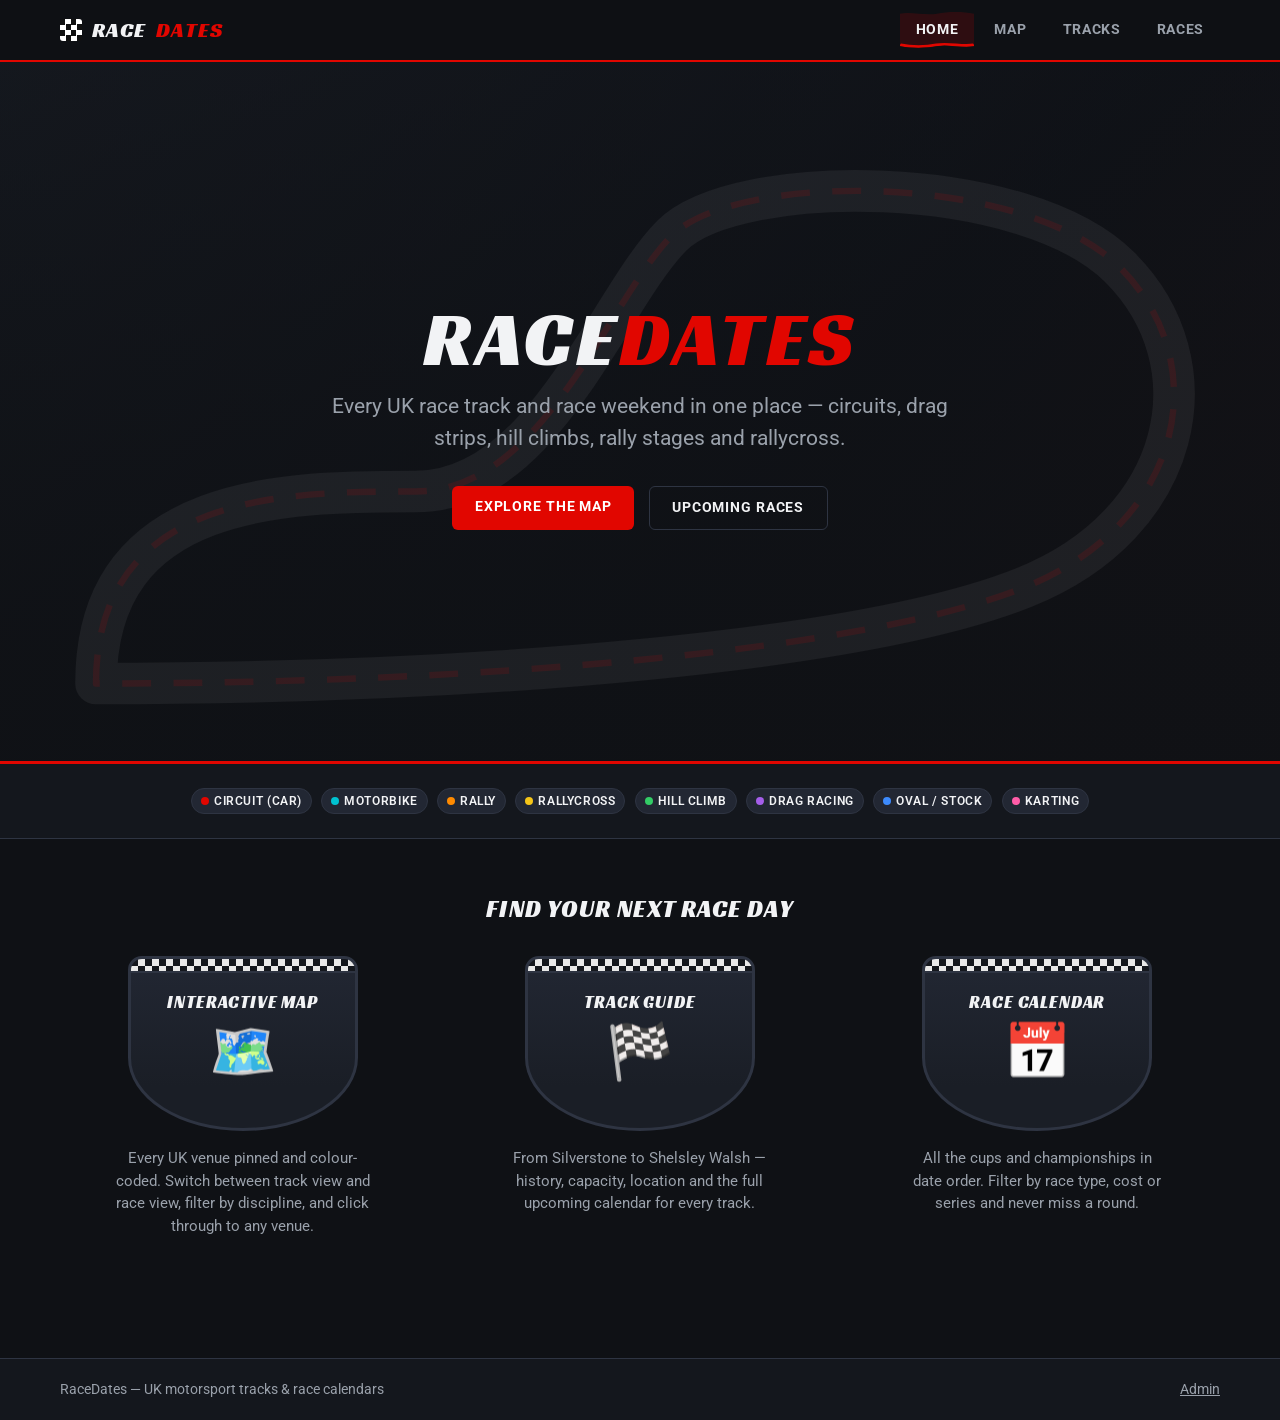
==== main/index.html @ 0e057443 "Initial commit: RaceDates v0.4.2 UK motorsport tracks & race calendar site. Static site in main/ wit" ====
<!DOCTYPE html>
<html lang="en-GB">
<head>
  <meta charset="UTF-8">
  <meta name="viewport" content="width=device-width, initial-scale=1.0">
  <title>RaceDates — UK Motorsport Tracks &amp; Race Calendars</title>
  <meta name="description" content="Every UK race track and race weekend in one place — circuits, drag strips, hill climbs, rally and rallycross.">
  <link rel="preconnect" href="https://fonts.googleapis.com">
  <link href="https://fonts.googleapis.com/css2?family=Racing+Sans+One&family=Roboto:wght@400;500;700&display=swap" rel="stylesheet">
  <link rel="stylesheet" href="css/style.css">
</head>
<body>

  <section class="hero">
    <div class="hero-inner">
      <h1>Race<em>Dates</em></h1>
      <p class="tagline">Every UK race track and race weekend in one place — circuits, drag strips, hill climbs, rally stages and rallycross.</p>
      <div class="hero-actions">
        <a class="btn" href="map.html">Explore the Map</a>
        <a class="btn btn-outline" href="races.html">Upcoming Races</a>
      </div>
    </div>
  </section>

  <div class="rt-legend" id="rt-legend" aria-label="Race type colour key"></div>

  <section class="features">
    <div class="container">
      <h2>Find Your Next Race Day</h2>
      <div class="badge-grid">
        <a class="badge-card" href="map.html">
          <span class="badge">
            <span class="badge-flagstrip"></span>
            <span class="badge-title">Interactive Map</span>
            <span class="badge-icon">🗺️</span>
          </span>
          <p class="badge-desc">Every UK venue pinned and colour-coded. Switch between track view and race view, filter by discipline, and click through to any venue.</p>
        </a>
        <a class="badge-card" href="tracks.html">
          <span class="badge">
            <span class="badge-flagstrip"></span>
            <span class="badge-title">Track Guide</span>
            <span class="badge-icon">🏁</span>
          </span>
          <p class="badge-desc">From Silverstone to Shelsley Walsh — history, capacity, location and the full upcoming calendar for every track.</p>
        </a>
        <a class="badge-card" href="races.html">
          <span class="badge">
            <span class="badge-flagstrip"></span>
            <span class="badge-title">Race Calendar</span>
            <span class="badge-icon">📅</span>
          </span>
          <p class="badge-desc">All the cups and championships in date order. Filter by race type, cost or series and never miss a round.</p>
        </a>
      </div>
    </div>
  </section>

  <script src="js/main.js"></script>
  <script>
    // Build the race-type colour legend from the shared registry.
    document.getElementById("rt-legend").innerHTML =
      Object.keys(RaceDates.RACE_TYPES).map(RaceDates.raceTypeBadge).join("");

    // Hero background: a random real track photo from the data pipeline.
    RaceDates.getTracks().then((tracks) => {
      const withPhotos = tracks.filter((t) => t.image);
      if (!withPhotos.length) return;
      const pick = withPhotos[Math.floor(Math.random() * withPhotos.length)];
      const img = new Image();
      img.onload = () => {
        document.querySelector(".hero").style.setProperty("--hero-image", `url("${pick.image}")`);
      };
      img.src = pick.image;
    }).catch(() => { /* keep the gradient fallback */ });
  </script>
</body>
</html>
---- main/css/style.css ----
/* ==========================================================================
   RaceDates — Design System
   Dark "asphalt" motorsport theme. Every race type has its own identifying
   colour, used consistently for map pins, cards, filter chips and calendar
   entries across the whole site.
   ========================================================================== */

/* Fonts (both free from Google Fonts, no licensing restrictions):
   - Racing Sans One — titles and headings (single weight, 400).
   - Roboto — everything else.
   Previously used fonts, logged for future reference: Titillium Web
   (v0.1.0, free) and Victory Striker Sans Demo (v0.1.1, personal-use only —
   dropped over licensing). */

:root {
  /* Core palette */
  --bg: #0f1115;
  --bg-alt: #14171d;
  --surface: #1a1e26;
  --surface-raised: #222733;
  --border: #2e3442;
  --text: #f2f3f5;
  --text-muted: #9aa1ab;
  --accent: #e10600;          /* racing red — primary brand accent */
  --accent-soft: rgba(225, 6, 0, 0.15);

  /* Race-type colours (the category system) */
  --rt-circuit: #e10600;      /* car circuit racing  */
  --rt-moto: #00c2d1;         /* motorbike racing    */
  --rt-rally: #ff8a00;        /* rally               */
  --rt-rallycross: #f5c518;   /* rallycross          */
  --rt-hillclimb: #33cc66;    /* hill climb          */
  --rt-drag: #a55eea;         /* drag racing         */
  --rt-oval: #3d8bfd;         /* oval / stock        */
  --rt-karting: #ff5ca8;      /* karting             */

  --radius: 10px;
  --radius-sm: 6px;
  --shadow: 0 4px 20px rgba(0, 0, 0, 0.45);
  --font: "Roboto", "Segoe UI", system-ui, sans-serif;
  --font-display: "Racing Sans One", "Roboto", "Segoe UI", system-ui, sans-serif;
  --max-width: 1200px;

  /* Wavy-flag silhouette applied to cards and nav boxes (preserveAspectRatio
     none lets one mask stretch to any element size). */
  --flag-mask: url("data:image/svg+xml,%3Csvg xmlns='http://www.w3.org/2000/svg' viewBox='0 0 100 100' preserveAspectRatio='none'%3E%3Cpath d='M0 7 C 15 1 35 13 50 7 S 85 1 100 7 L 100 93 C 85 99 65 87 50 93 S 15 99 0 93 Z' fill='black'/%3E%3C/svg%3E");
}

* { box-sizing: border-box; }

html, body {
  margin: 0;
  padding: 0;
  background: var(--bg);
  color: var(--text);
  font-family: var(--font);
  line-height: 1.55;
}

img { max-width: 100%; display: block; }

a { color: inherit; }

h1, h2, h3, h4 {
  font-family: var(--font-display);
  /* Racing Sans One ships a single weight — 400. Anything heavier gets
     synthesised (and distorted) by the browser. */
  font-weight: 400;
  text-transform: uppercase;
  letter-spacing: 0.05em;
  line-height: 1.2;
  margin: 0 0 0.5em;
}

.container {
  max-width: var(--max-width);
  margin: 0 auto;
  padding: 0 1.25rem;
}

/* --------------------------------------------------------------------------
   Header / navigation (injected by js/main.js)
   -------------------------------------------------------------------------- */

.site-header {
  position: sticky;
  top: 0;
  z-index: 1000;
  background: rgba(15, 17, 21, 0.92);
  backdrop-filter: blur(8px);
  border-bottom: 2px solid var(--accent);
}

.site-header .container {
  display: flex;
  align-items: center;
  justify-content: space-between;
  gap: 1rem;
  height: 60px;
}

.brand {
  display: flex;
  align-items: center;
  gap: 0.6rem;
  font-family: var(--font-display);
  font-size: 1.3rem;
  font-weight: 400;
  text-transform: uppercase;
  letter-spacing: 0.06em;
  text-decoration: none;
}

.brand .flag {
  width: 22px;
  height: 22px;
  background:
    conic-gradient(#fff 90deg, #111 90deg 180deg, #fff 180deg 270deg, #111 270deg) 0 0 / 11px 11px;
  border-radius: 3px;
  flex-shrink: 0;
}

.brand em {
  color: var(--accent);
  font-style: normal;
}

.site-nav {
  display: flex;
  gap: 0.25rem;
}

.site-nav a {
  padding: 0.55rem 1rem;
  text-decoration: none;
  color: var(--text-muted);
  font-weight: 700;
  text-transform: uppercase;
  letter-spacing: 0.05em;
  font-size: 0.85rem;
  transition: color 0.15s, background 0.15s;
  /* Wavy-flag shaped hover/active background */
  -webkit-mask: var(--flag-mask) center / 100% 100% no-repeat;
  mask: var(--flag-mask) center / 100% 100% no-repeat;
}

.site-nav a:hover { color: var(--text); background: var(--surface-raised); }

.site-nav a.active {
  color: var(--text);
  background-color: var(--accent-soft);
  /* Red underline that follows the wavy bottom edge: an SVG stroke tracing
     the same curve as --flag-mask's bottom, nudged up so it isn't clipped. */
  background-image: url("data:image/svg+xml,%3Csvg xmlns='http://www.w3.org/2000/svg' viewBox='0 0 100 100' preserveAspectRatio='none'%3E%3Cpath d='M100 89 C 85 95 65 83 50 89 S 15 95 0 89' fill='none' stroke='%23e10600' stroke-width='7'/%3E%3C/svg%3E");
  background-size: 100% 100%;
}

/* --------------------------------------------------------------------------
   Footer (injected by js/main.js)
   -------------------------------------------------------------------------- */

.site-footer {
  margin-top: 4rem;
  border-top: 1px solid var(--border);
  background: var(--bg-alt);
  color: var(--text-muted);
  font-size: 0.85rem;
}

.site-footer .container {
  display: flex;
  justify-content: space-between;
  align-items: center;
  flex-wrap: wrap;
  gap: 0.5rem;
  padding-top: 1.25rem;
  padding-bottom: 1.25rem;
}

.site-footer a { color: var(--text-muted); }

/* --------------------------------------------------------------------------
   Race-type badges & chips
   -------------------------------------------------------------------------- */

.rt-badge {
  display: inline-flex;
  align-items: center;
  gap: 0.4em;
  padding: 0.2em 0.7em;
  border-radius: 999px;
  font-size: 0.78rem;
  font-weight: 600;
  text-transform: uppercase;
  letter-spacing: 0.05em;
  background: var(--surface-raised);
  border: 1px solid var(--border);
}

.rt-badge::before {
  content: "";
  width: 0.65em;
  height: 0.65em;
  border-radius: 50%;
  background: var(--rt, var(--text-muted));
}

/* Assign colours via data attribute */
[data-racetype="circuit"]    { --rt: var(--rt-circuit); }
[data-racetype="moto"]       { --rt: var(--rt-moto); }
[data-racetype="rally"]      { --rt: var(--rt-rally); }
[data-racetype="rallycross"] { --rt: var(--rt-rallycross); }
[data-racetype="hillclimb"]  { --rt: var(--rt-hillclimb); }
[data-racetype="drag"]       { --rt: var(--rt-drag); }
[data-racetype="oval"]       { --rt: var(--rt-oval); }
[data-racetype="karting"]    { --rt: var(--rt-karting); }

/* --------------------------------------------------------------------------
   Cards & grids
   -------------------------------------------------------------------------- */

.card {
  background: var(--surface);
  border: 1px solid var(--border);
  border-radius: var(--radius);
  overflow: hidden;
  transition: transform 0.15s, border-color 0.15s;
}

.card:hover { transform: translateY(-3px); border-color: var(--accent); }

.card-grid {
  display: grid;
  grid-template-columns: repeat(auto-fill, minmax(260px, 1fr));
  gap: 1.25rem;
}

/* --------------------------------------------------------------------------
   Buttons
   -------------------------------------------------------------------------- */

.btn {
  display: inline-block;
  padding: 0.6rem 1.4rem;
  border-radius: var(--radius-sm);
  border: none;
  font-family: var(--font);
  font-weight: 700;
  font-size: 0.9rem;
  text-transform: uppercase;
  letter-spacing: 0.06em;
  text-decoration: none;
  cursor: pointer;
  background: var(--accent);
  color: #fff;
  transition: filter 0.15s, transform 0.1s;
}

.btn:hover { filter: brightness(1.15); }
.btn:active { transform: scale(0.98); }

.btn-outline {
  background: transparent;
  color: var(--text);
  border: 1px solid var(--border);
}

.btn-outline:hover { border-color: var(--accent); color: var(--accent); filter: none; }

/* --------------------------------------------------------------------------
   Landing page
   -------------------------------------------------------------------------- */

.hero {
  position: relative;
  min-height: 78vh;
  display: flex;
  align-items: center;
  justify-content: center;
  text-align: center;
  overflow: hidden;
  background:
    linear-gradient(rgba(15, 17, 21, 0.55), rgba(15, 17, 21, 0.92) 85%),
    var(--hero-image, linear-gradient(135deg, #1b2029 0%, #10131a 60%, #201316 100%));
  background-size: cover;
  background-position: center;
  border-bottom: 3px solid var(--accent);
}

/* Subtle circuit-line decoration behind the hero text */
.hero::before {
  content: "";
  position: absolute;
  inset: 0;
  background-image: url("data:image/svg+xml,%3Csvg xmlns='http://www.w3.org/2000/svg' viewBox='0 0 800 500' fill='none'%3E%3Cpath d='M60 420 C60 300 180 300 260 300 S380 180 420 140 S640 100 700 160 S740 320 640 360 S300 420 60 420 Z' stroke='%23ffffff' stroke-opacity='0.06' stroke-width='26' stroke-linejoin='round'/%3E%3Cpath d='M60 420 C60 300 180 300 260 300 S380 180 420 140 S640 100 700 160 S740 320 640 360 S300 420 60 420 Z' stroke='%23e10600' stroke-opacity='0.12' stroke-width='4' stroke-dasharray='18 14' stroke-linejoin='round'/%3E%3C/svg%3E");
  background-size: cover;
  background-position: center;
  pointer-events: none;
}

.hero-inner { position: relative; padding: 3rem 1.25rem; }

.hero h1 {
  font-size: clamp(2.6rem, 7vw, 4.8rem);
  margin-bottom: 0.3rem;
}

.hero h1 em { color: var(--accent); font-style: normal; }

.hero p.tagline {
  font-size: clamp(1rem, 2.2vw, 1.3rem);
  color: var(--text-muted);
  max-width: 640px;
  margin: 0 auto 2rem;
}

.hero-actions {
  display: flex;
  gap: 0.9rem;
  justify-content: center;
  flex-wrap: wrap;
}

/* Race-type legend strip on the landing page */
.rt-legend {
  display: flex;
  flex-wrap: wrap;
  gap: 0.6rem;
  justify-content: center;
  padding: 1.5rem 1.25rem;
  background: var(--bg-alt);
  border-bottom: 1px solid var(--border);
}

/* Feature cards on the landing page */
.features {
  padding: 3.5rem 0;
}

.features h2 { text-align: center; margin-bottom: 2rem; }

/* Racing badges on the landing page — shield/crest shapes with a chequered
   strip across the top, a title, and a large central icon. */
.badge-grid {
  display: grid;
  grid-template-columns: repeat(auto-fit, minmax(230px, 1fr));
  gap: 2rem;
  justify-items: center;
}

.badge-card {
  display: flex;
  flex-direction: column;
  align-items: center;
  gap: 1rem;
  text-decoration: none;
  max-width: 300px;
}

.badge {
  display: flex;
  flex-direction: column;
  align-items: center;
  width: 230px;
  padding: 0 1.25rem 3rem;
  background: linear-gradient(180deg, var(--surface-raised), var(--surface) 75%);
  border: 3px solid var(--border);
  /* Straight shoulders tapering into a curved shield point */
  border-radius: 14px 14px 50% 50% / 14px 14px 42% 42%;
  overflow: hidden;
  transition: transform 0.15s, border-color 0.15s, box-shadow 0.15s;
}

.badge-flagstrip {
  align-self: stretch;
  height: 14px;
  margin: 0 -1.25rem 1.2rem;
  background:
    conic-gradient(#e8e8e8 90deg, #14171d 90deg 180deg, #e8e8e8 180deg 270deg, #14171d 270deg) 0 0 / 14px 14px;
  border-bottom: 2px solid var(--border);
}

.badge-title {
  font-family: var(--font-display);
  text-transform: uppercase;
  letter-spacing: 0.05em;
  font-size: 1.05rem;
  text-align: center;
  line-height: 1.25;
}

.badge-icon { font-size: 3.4rem; line-height: 1; margin-top: 0.75rem; }

.badge-desc {
  margin: 0;
  color: var(--text-muted);
  font-size: 0.92rem;
  text-align: center;
  max-width: 32ch;
}

.badge-card:hover .badge {
  transform: translateY(-4px);
  border-color: var(--accent);
  box-shadow: 0 8px 24px var(--accent-soft);
}

/* --------------------------------------------------------------------------
   Page scaffolding / placeholder blocks
   -------------------------------------------------------------------------- */

.page-title {
  padding: 2.5rem 0 0.5rem;
}

.page-title p { color: var(--text-muted); margin-top: 0; }

.placeholder {
  margin: 2rem auto;
  padding: 3rem 1.5rem;
  text-align: center;
  color: var(--text-muted);
  border: 2px dashed var(--border);
  border-radius: var(--radius);
}

/* --------------------------------------------------------------------------
   Filter bar (tracks + races pages)
   -------------------------------------------------------------------------- */

.filter-bar {
  display: flex;
  flex-wrap: wrap;
  gap: 0.75rem;
  align-items: center;
  padding: 1rem;
  margin: 1rem 0 2rem;
  background: var(--surface);
  border: 1px solid var(--border);
  border-radius: var(--radius);
}

.filter-input,
.filter-select {
  background: var(--bg-alt);
  color: var(--text);
  border: 1px solid var(--border);
  border-radius: var(--radius-sm);
  padding: 0.5rem 0.75rem;
  font-family: var(--font);
  font-size: 0.9rem;
}

.filter-input:focus,
.filter-select:focus { outline: 2px solid var(--accent); outline-offset: -1px; }

.filter-input { min-width: 200px; flex: 1; }

.filter-label {
  font-size: 0.78rem;
  font-weight: 700;
  text-transform: uppercase;
  letter-spacing: 0.05em;
  color: var(--text-muted);
}

/* Toggleable race-type chips */
.rt-chip {
  cursor: pointer;
  user-select: none;
  opacity: 0.55;
  border: 1px solid var(--border);
  transition: opacity 0.15s, border-color 0.15s;
}

.rt-chip:hover { opacity: 0.85; }

.rt-chip.selected {
  opacity: 1;
  border-color: var(--rt, var(--accent));
  box-shadow: inset 0 0 0 1px var(--rt, var(--accent));
}

.filter-count { color: var(--text-muted); font-size: 0.85rem; margin-left: auto; }

.empty-note {
  padding: 2.5rem 1rem;
  text-align: center;
  color: var(--text-muted);
}

/* --------------------------------------------------------------------------
   Track cards (tracks page grid)
   -------------------------------------------------------------------------- */

.track-card { text-decoration: none; display: flex; flex-direction: column; }

.track-cover {
  height: 145px;
  display: flex;
  align-items: center;
  justify-content: center;
  font-size: 3rem;
  background:
    linear-gradient(135deg, color-mix(in srgb, var(--rt, var(--accent)) 38%, var(--bg-alt)), var(--bg-alt) 80%);
  border-bottom: 3px solid var(--rt, var(--border));
}

.track-cover.has-image { background-size: cover; background-position: center; }

.track-card-body { padding: 1rem 1.1rem 1.2rem; display: flex; flex-direction: column; gap: 0.45rem; }

.track-card-body h3 { font-size: 1.05rem; margin: 0; }

.track-card-loc { color: var(--text-muted); font-size: 0.85rem; }

.track-card-badges { display: flex; flex-wrap: wrap; gap: 0.35rem; margin-top: 0.25rem; }

.track-card-badges .rt-badge { font-size: 0.68rem; }

.venue-type-tag {
  align-self: flex-start;
  font-size: 0.7rem;
  font-weight: 700;
  text-transform: uppercase;
  letter-spacing: 0.06em;
  color: var(--text-muted);
}

/* --------------------------------------------------------------------------
   Track detail page
   -------------------------------------------------------------------------- */

.track-hero {
  display: grid;
  grid-template-columns: 1fr 340px;
  gap: 2rem;
  align-items: start;
  margin-top: 2rem;
}

.track-hero h1 { font-size: clamp(1.8rem, 4vw, 2.6rem); margin-bottom: 0.2rem; }

.track-hero .subtitle {
  display: inline-block;
  color: var(--text-muted);
  font-size: 1.05rem;
  text-decoration: none;
  margin-bottom: 1.25rem;
}

.track-hero .subtitle:hover { color: var(--accent); }

.photo-strip {
  display: grid;
  grid-template-columns: repeat(3, 1fr);
  gap: 0.75rem;
  margin: 1.25rem 0;
}

/* Real track photo (from the data pipeline) — fills the strip */
.photo-main {
  grid-column: 1 / -1;
  height: 280px;
  display: block;
  border-radius: var(--radius-sm);
  border: 1px solid var(--border);
  background-size: cover;
  background-position: center;
}

.photo-main:hover { outline: 2px solid var(--accent); }

.photo-placeholder {
  height: 110px;
  border-radius: var(--radius-sm);
  display: flex;
  align-items: center;
  justify-content: center;
  font-size: 1.6rem;
  color: var(--text-muted);
  background:
    linear-gradient(135deg, color-mix(in srgb, var(--rt, var(--accent)) 25%, var(--surface)), var(--surface) 85%);
  border: 1px solid var(--border);
}

.map-box {
  position: relative;
  border: 1px solid var(--border);
  border-radius: var(--radius);
  overflow: hidden;
  background: var(--surface);
}

.map-box iframe { display: block; width: 100%; height: 260px; border: 0; filter: grayscale(0.25) contrast(1.05); }

.map-box .map-open-link {
  display: block;
  text-align: center;
  padding: 0.55rem;
  font-size: 0.85rem;
  font-weight: 700;
  text-transform: uppercase;
  letter-spacing: 0.05em;
  text-decoration: none;
  color: var(--text);
  background: var(--surface-raised);
}

.map-box .map-open-link:hover { color: var(--accent); }

.info-grid {
  display: grid;
  grid-template-columns: repeat(auto-fit, minmax(150px, 1fr));
  gap: 1rem;
  margin: 1.5rem 0 2rem;
}

.info-tile {
  background: var(--surface);
  border: 1px solid var(--border);
  border-radius: var(--radius);
  padding: 0.9rem 1rem;
}

.info-tile .label {
  font-size: 0.72rem;
  font-weight: 700;
  text-transform: uppercase;
  letter-spacing: 0.06em;
  color: var(--text-muted);
}

.info-tile .value { font-size: 1.15rem; font-weight: 700; margin-top: 0.15rem; }

.info-tile .value a { color: var(--text); text-decoration: none; }
.info-tile .value a:hover { color: var(--accent); }

.detail-columns {
  display: grid;
  grid-template-columns: 1fr 1.4fr;
  gap: 2rem;
  margin: 1rem 0 2rem;
}

.detail-section h2 {
  font-size: 1.2rem;
  padding-bottom: 0.4rem;
  border-bottom: 2px solid var(--accent);
}

.hosted-badges { display: flex; flex-wrap: wrap; gap: 0.5rem; margin-top: 1rem; }

.hosted-series { list-style: none; padding: 0; margin: 1.25rem 0 0; display: flex; flex-direction: column; gap: 0.5rem; }

.hosted-series li {
  padding: 0.6rem 0.9rem;
  background: var(--surface);
  border-left: 4px solid var(--rt, var(--border));
  border-radius: var(--radius-sm);
  font-size: 0.92rem;
}

/* Upcoming events calendar */
.event-list { list-style: none; padding: 0; margin: 1rem 0 0; display: flex; flex-direction: column; gap: 0.65rem; }

.event-row {
  display: flex;
  align-items: center;
  gap: 1rem;
  width: 100%;
  text-align: left;
  padding: 0.7rem 0.9rem;
  background: var(--surface);
  border: 1px solid var(--border);
  border-left: 4px solid var(--rt, var(--border));
  border-radius: var(--radius-sm);
  color: var(--text);
  font-family: var(--font);
  font-size: 0.95rem;
  cursor: pointer;
  transition: background 0.15s, border-color 0.15s;
}

.event-row:hover { background: var(--surface-raised); border-color: var(--rt, var(--accent)); }

.event-date {
  flex-shrink: 0;
  text-align: center;
  min-width: 58px;
  background: var(--bg-alt);
  border-radius: var(--radius-sm);
  padding: 0.35rem 0.5rem;
  line-height: 1.15;
}

.event-date .day { font-size: 1.25rem; font-weight: 700; display: block; }

.event-date .month { font-size: 0.7rem; text-transform: uppercase; letter-spacing: 0.06em; color: var(--text-muted); display: block; }

.event-row .event-name { font-weight: 500; }

.event-row .event-series { font-size: 0.8rem; color: var(--text-muted); display: block; margin-top: 0.1rem; }

/* --------------------------------------------------------------------------
   Event modal
   -------------------------------------------------------------------------- */

.modal-backdrop {
  position: fixed;
  inset: 0;
  z-index: 2000;
  display: flex;
  align-items: center;
  justify-content: center;
  padding: 1.25rem;
  background: rgba(8, 9, 12, 0.75);
  backdrop-filter: blur(3px);
}

.modal {
  width: min(480px, 100%);
  background: var(--surface);
  border: 1px solid var(--border);
  border-top: 4px solid var(--rt, var(--accent));
  border-radius: var(--radius);
  box-shadow: var(--shadow);
  padding: 1.5rem 1.6rem;
  position: relative;
}

.modal h3 { font-size: 1.25rem; padding-right: 2rem; }

.modal-close {
  position: absolute;
  top: 0.75rem;
  right: 0.75rem;
  width: 34px;
  height: 34px;
  border: none;
  border-radius: var(--radius-sm);
  background: var(--surface-raised);
  color: var(--text);
  font-size: 1.1rem;
  cursor: pointer;
}

.modal-close:hover { background: var(--accent); }

.modal-details { margin: 1rem 0 1.4rem; display: flex; flex-direction: column; gap: 0.55rem; font-size: 0.95rem; }

.modal-details .row { display: flex; justify-content: space-between; gap: 1rem; border-bottom: 1px dashed var(--border); padding-bottom: 0.45rem; }

.modal-details .row .k { color: var(--text-muted); }

.modal-details .row .v { font-weight: 500; text-align: right; }

/* --------------------------------------------------------------------------
   Map page
   -------------------------------------------------------------------------- */

.mode-toggle {
  display: flex;
  border: 1px solid var(--border);
  border-radius: var(--radius-sm);
  overflow: hidden;
}

.mode-btn {
  border: none;
  background: var(--bg-alt);
  color: var(--text-muted);
  font-family: var(--font);
  font-weight: 700;
  font-size: 0.85rem;
  text-transform: uppercase;
  letter-spacing: 0.05em;
  padding: 0.55rem 1.1rem;
  cursor: pointer;
  transition: background 0.15s, color 0.15s;
}

.mode-btn:hover { color: var(--text); }

.mode-btn.active { background: var(--accent); color: #fff; }

#map {
  height: 64vh;
  min-height: 420px;
  border: 1px solid var(--border);
  border-radius: var(--radius);
  margin-bottom: 2rem;
  background: var(--bg-alt);
}

/* Slight lift on the base tiles, stronger boost on the place-name label
   layer (its own pane) so map names are readable on the dark theme. */
#map .leaflet-tile-pane { filter: brightness(1.15); }
#map .leaflet-labels-pane { filter: brightness(2.1) contrast(1.1); }

/* Dark-theme Leaflet popups & tooltips */
.leaflet-popup-content-wrapper,
.leaflet-tooltip {
  background: var(--surface-raised);
  color: var(--text);
  border: 1px solid var(--border);
  border-radius: var(--radius-sm);
  box-shadow: var(--shadow);
}

.leaflet-popup-tip { background: var(--surface-raised); }

.leaflet-popup-content { font-family: var(--font); font-size: 0.9rem; margin: 0.9rem 1rem; }

.leaflet-popup-content a { color: var(--text); font-weight: 700; }
.leaflet-popup-content a:hover { color: var(--accent); }

.leaflet-popup-content .popup-loc { color: var(--text-muted); font-size: 0.82rem; display: block; margin: 0.2rem 0 0.4rem; }

.leaflet-popup-content .popup-events { list-style: none; margin: 0.4rem 0 0; padding: 0; display: flex; flex-direction: column; gap: 0.3rem; }

.leaflet-popup-content .popup-events a { font-weight: 500; }

.leaflet-popup-content .popup-events .ev-date { color: var(--text-muted); font-size: 0.78rem; }

.leaflet-container .leaflet-control-attribution {
  background: rgba(15, 17, 21, 0.8);
  color: var(--text-muted);
}

.leaflet-container .leaflet-control-attribution a { color: var(--text-muted); }

/* --------------------------------------------------------------------------
   Races page
   -------------------------------------------------------------------------- */

.race-list { list-style: none; padding: 0; margin: 0 0 2rem; display: flex; flex-direction: column; gap: 0.75rem; }

.race-item {
  display: flex;
  align-items: center;
  flex-wrap: wrap;
  gap: 1rem;
  padding: 0.85rem 1.1rem;
  background: var(--surface);
  border: 1px solid var(--border);
  border-left: 5px solid var(--rt, var(--border));
  border-radius: var(--radius);
}

.race-item .race-main { flex: 1; min-width: 220px; }

.race-item .race-name { font-weight: 700; font-size: 1.02rem; }

.race-item .race-meta { color: var(--text-muted); font-size: 0.85rem; margin-top: 0.15rem; }

.race-item .race-meta a { color: var(--text-muted); }
.race-item .race-meta a:hover { color: var(--accent); }

.race-item .race-price { font-weight: 700; min-width: 70px; text-align: right; }

.race-item .race-actions { display: flex; gap: 0.5rem; }

.race-item .btn { padding: 0.45rem 0.9rem; font-size: 0.8rem; }

/* --------------------------------------------------------------------------
   Responsive
   -------------------------------------------------------------------------- */

@media (max-width: 900px) {
  .track-hero { grid-template-columns: 1fr; }
  .detail-columns { grid-template-columns: 1fr; }
}

@media (max-width: 640px) {
  .site-header .container { height: auto; flex-direction: column; padding: 0.6rem 1.25rem; }
  .site-nav { flex-wrap: wrap; justify-content: center; }
  .hero { min-height: 65vh; }
  .photo-strip { grid-template-columns: 1fr 1fr; }
  .race-item .race-price { text-align: left; }
}
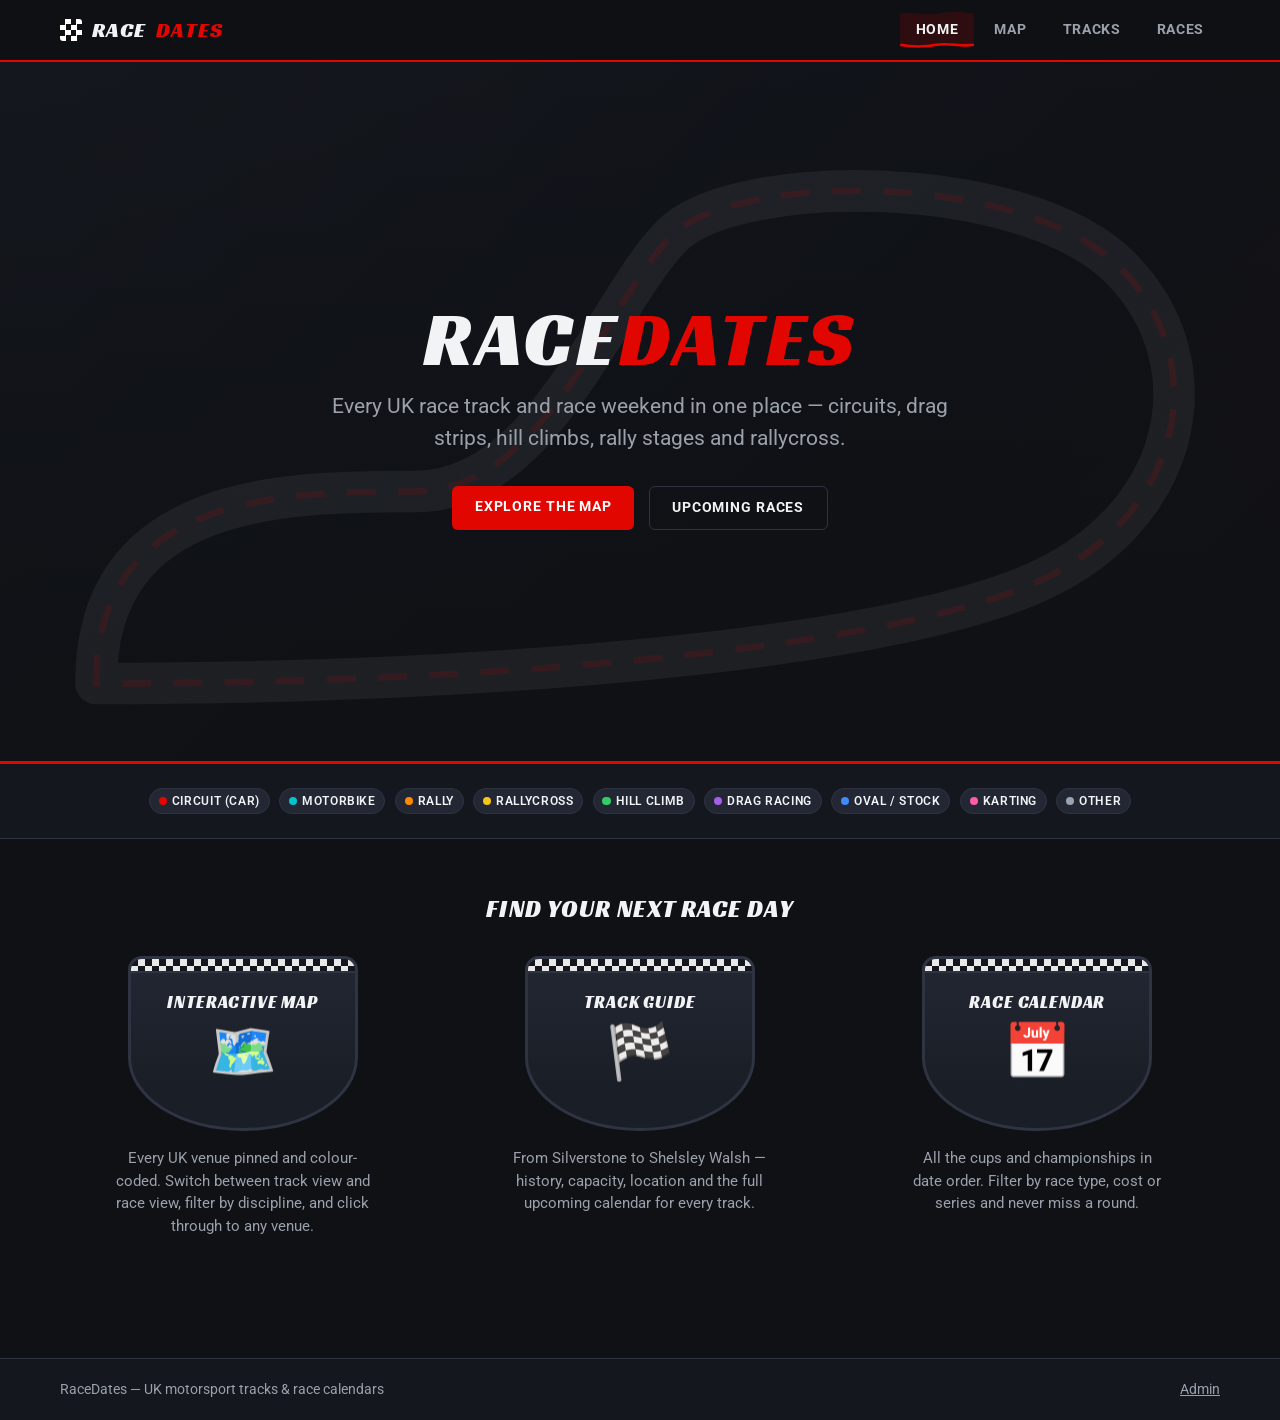
==== commit a3c3b761: "v0.9.0: Load-time fix, cache-busting, other-venue photos, Race the Waves - Tracks grid covers switch" ====
--- a/main/index.html
+++ b/main/index.html
@@ -7,7 +7,7 @@
   <meta name="description" content="Every UK race track and race weekend in one place — circuits, drag strips, hill climbs, rally and rallycross.">
   <link rel="preconnect" href="https://fonts.googleapis.com">
   <link href="https://fonts.googleapis.com/css2?family=Racing+Sans+One&family=Roboto:wght@400;500;700&display=swap" rel="stylesheet">
-  <link rel="stylesheet" href="css/style.css">
+  <link rel="stylesheet" href="css/style.css?v=0.9.0">
 </head>
 <body>
 
@@ -56,7 +56,7 @@
     </div>
   </section>
 
-  <script src="js/main.js"></script>
+  <script src="js/main.js?v=0.9.0"></script>
   <script>
     // Build the race-type colour legend from the shared registry.
     document.getElementById("rt-legend").innerHTML =
--- a/main/css/style.css
+++ b/main/css/style.css
@@ -33,6 +33,7 @@
   --rt-drag: #a55eea;         /* drag racing         */
   --rt-oval: #3d8bfd;         /* oval / stock        */
   --rt-karting: #ff5ca8;      /* karting             */
+  --rt-other: #9aa4b0;        /* other (top speed, sprints, shows) */
 
   --radius: 10px;
   --radius-sm: 6px;
@@ -214,6 +215,7 @@
 [data-racetype="drag"]       { --rt: var(--rt-drag); }
 [data-racetype="oval"]       { --rt: var(--rt-oval); }
 [data-racetype="karting"]    { --rt: var(--rt-karting); }
+[data-racetype="other"]      { --rt: var(--rt-other); }
 
 /* --------------------------------------------------------------------------
    Cards & grids
@@ -497,6 +499,7 @@
 
 .track-cover {
   height: 145px;
+  width: 100%;
   display: flex;
   align-items: center;
   justify-content: center;
@@ -506,7 +509,8 @@
   border-bottom: 3px solid var(--rt, var(--border));
 }
 
-.track-cover.has-image { background-size: cover; background-position: center; }
+/* When the cover is a real <img> (has-image), it fills the same box */
+.track-cover.has-image { object-fit: cover; background: var(--bg-alt); }
 
 .track-card-body { padding: 1rem 1.1rem 1.2rem; display: flex; flex-direction: column; gap: 0.45rem; }
 
@@ -531,25 +535,29 @@
    Track detail page
    -------------------------------------------------------------------------- */
 
+.track-title { margin-top: 2rem; }
+
+.track-title h1 { font-size: clamp(1.8rem, 4vw, 2.6rem); margin-bottom: 0.2rem; }
+
+.track-title .subtitle {
+  display: inline-block;
+  color: var(--text-muted);
+  font-size: 1.05rem;
+  text-decoration: none;
+}
+
+.track-title .subtitle:hover { color: var(--accent); }
+
+/* Title sits above; the grid's two columns (photos | map) start level */
 .track-hero {
   display: grid;
   grid-template-columns: 1fr 340px;
   gap: 2rem;
   align-items: start;
-  margin-top: 2rem;
-}
-
-.track-hero h1 { font-size: clamp(1.8rem, 4vw, 2.6rem); margin-bottom: 0.2rem; }
-
-.track-hero .subtitle {
-  display: inline-block;
-  color: var(--text-muted);
-  font-size: 1.05rem;
-  text-decoration: none;
-  margin-bottom: 1.25rem;
-}
-
-.track-hero .subtitle:hover { color: var(--accent); }
+  margin-top: 1.25rem;
+}
+
+.track-hero .photo-strip { margin-top: 0; }
 
 .photo-strip {
   display: grid;
@@ -663,6 +671,9 @@
 
 /* Upcoming events calendar */
 .event-list { list-style: none; padding: 0; margin: 1rem 0 0; display: flex; flex-direction: column; gap: 0.65rem; }
+
+.past-events .event-row { opacity: 0.55; }
+.past-events .event-row:hover { opacity: 0.8; }
 
 .event-row {
   display: flex;
@@ -864,6 +875,166 @@
 .race-item .btn { padding: 0.45rem 0.9rem; font-size: 0.8rem; }
 
 /* --------------------------------------------------------------------------
+   Admin page
+   -------------------------------------------------------------------------- */
+
+.admin-panel { padding: 1.5rem; margin-bottom: 1.5rem; }
+
+.admin-panel:hover { transform: none; border-color: var(--border); }
+
+.admin-panel h2 { font-size: 1.15rem; }
+
+.admin-hint { color: var(--text-muted); font-size: 0.85rem; }
+
+.admin-tabs { display: flex; gap: 0.4rem; flex-wrap: wrap; margin: 1rem 0 1.25rem; }
+
+.admin-tabs .mode-btn { border: 1px solid var(--border); border-radius: var(--radius-sm); }
+
+.admin-form { margin-top: 1rem; }
+
+.admin-grid {
+  display: grid;
+  grid-template-columns: repeat(auto-fit, minmax(200px, 1fr));
+  gap: 0.75rem 1rem;
+  margin-bottom: 1rem;
+}
+
+.admin-grid label {
+  display: flex;
+  flex-direction: column;
+  gap: 0.25rem;
+  font-size: 0.78rem;
+  font-weight: 700;
+  text-transform: uppercase;
+  letter-spacing: 0.05em;
+  color: var(--text-muted);
+}
+
+.admin-grid .filter-input, .admin-grid .filter-select { width: 100%; min-width: 0; }
+
+.admin-wide { grid-column: 1 / -1; }
+
+.admin-checks { display: flex; flex-wrap: wrap; gap: 0.6rem; align-items: center; margin-bottom: 1rem; }
+
+.admin-check {
+  display: inline-flex;
+  align-items: center;
+  gap: 0.35rem;
+  padding: 0.25rem 0.7rem;
+  border: 1px solid var(--border);
+  border-radius: 999px;
+  font-size: 0.82rem;
+  cursor: pointer;
+}
+
+.admin-check::before { content: ""; width: 0.6em; height: 0.6em; border-radius: 50%; background: var(--rt, var(--text-muted)); }
+
+.admin-results { list-style: none; padding: 0; margin: 1rem 0; display: flex; flex-direction: column; gap: 0.5rem; }
+
+.admin-results li {
+  display: flex;
+  align-items: center;
+  gap: 0.75rem;
+  padding: 0.5rem 0.75rem;
+  background: var(--bg-alt);
+  border: 1px solid var(--border);
+  border-radius: var(--radius-sm);
+  flex-wrap: wrap;
+}
+
+.admin-thumb { width: 64px; height: 44px; object-fit: cover; border-radius: 4px; flex-shrink: 0; }
+
+.admin-thumb-empty { display: inline-flex; align-items: center; justify-content: center; background: var(--surface-raised); color: var(--text-muted); }
+
+.admin-photo-preview { max-height: 180px; border-radius: var(--radius-sm); border: 1px solid var(--border); margin-bottom: 1rem; }
+
+.admin-staged { margin: 0.5rem 0 1rem; padding-left: 1.25rem; }
+
+.admin-staged li { margin-bottom: 0.3rem; }
+
+.admin-rule { border: 0; border-top: 1px solid var(--border); margin: 1.25rem 0; }
+
+/* --------------------------------------------------------------------------
+   Races page — calendar view
+   -------------------------------------------------------------------------- */
+
+.cal-nav {
+  display: flex;
+  align-items: center;
+  justify-content: center;
+  gap: 1.25rem;
+  margin-bottom: 1rem;
+}
+
+.cal-nav h2 { margin: 0; min-width: 12ch; text-align: center; font-size: 1.3rem; }
+.cal-nav .btn { padding: 0.35rem 0.9rem; }
+
+.cal-weekdays {
+  display: grid;
+  grid-template-columns: repeat(7, 1fr);
+  gap: 0.5rem;
+  margin-bottom: 0.4rem;
+  color: var(--text-muted);
+  font-size: 0.78rem;
+  font-weight: 700;
+  text-transform: uppercase;
+  letter-spacing: 0.05em;
+  text-align: center;
+}
+
+.cal-grid {
+  display: grid;
+  grid-template-columns: repeat(7, 1fr);
+  gap: 0.5rem;
+  margin-bottom: 2rem;
+}
+
+.cal-cell {
+  min-height: 96px;
+  background: var(--surface);
+  border: 1px solid var(--border);
+  border-radius: var(--radius-sm);
+  padding: 0.4rem;
+  display: flex;
+  flex-direction: column;
+  gap: 0.25rem;
+}
+
+.cal-cell-outside { background: transparent; border-color: transparent; opacity: 0.4; }
+
+.cal-cell-today { border-color: var(--accent); box-shadow: inset 0 0 0 1px var(--accent); }
+
+.cal-daynum { font-size: 0.8rem; font-weight: 700; color: var(--text-muted); }
+
+.cal-cell-today .cal-daynum { color: var(--accent); }
+
+.cal-chips { display: flex; flex-direction: column; gap: 0.2rem; overflow: hidden; }
+
+.cal-chip {
+  display: block;
+  padding: 0.12rem 0.4rem;
+  border-radius: 4px;
+  background: var(--rt, var(--surface-raised));
+  color: #0f1115;
+  font-size: 0.68rem;
+  font-weight: 700;
+  text-decoration: none;
+  white-space: nowrap;
+  overflow: hidden;
+  text-overflow: ellipsis;
+}
+
+.cal-chip:hover { filter: brightness(1.15); }
+
+.cal-more { font-size: 0.66rem; color: var(--text-muted); padding-left: 0.2rem; }
+
+@media (max-width: 700px) {
+  .cal-weekdays span:nth-child(n) { font-size: 0.65rem; }
+  .cal-cell { min-height: 64px; padding: 0.25rem; }
+  .cal-chip { font-size: 0.6rem; }
+}
+
+/* --------------------------------------------------------------------------
    Responsive
    -------------------------------------------------------------------------- */
 
